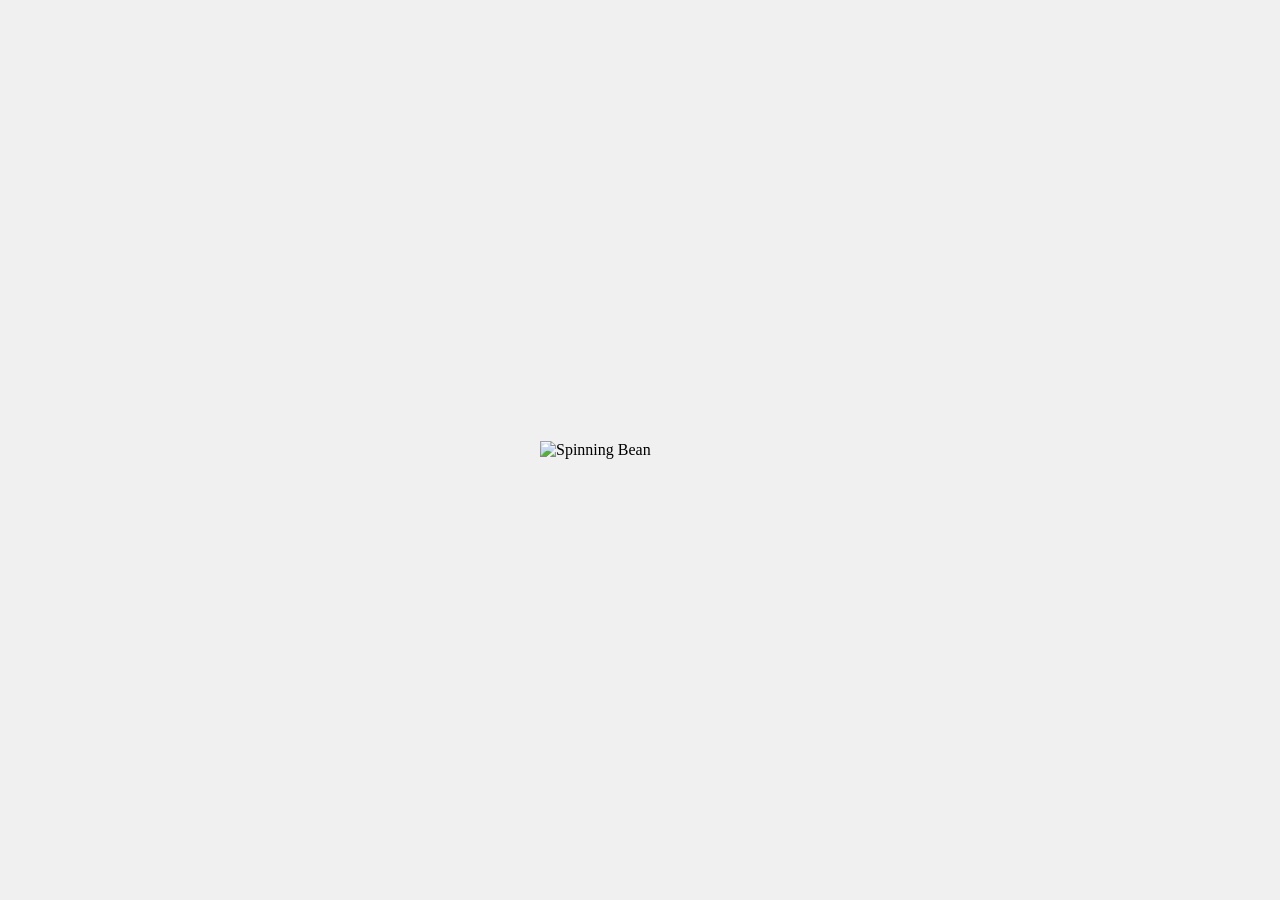
==== index.html @ 63d73e5a "Add initial HTML structure and spinning bean GIF" ====
<!DOCTYPE html>
<html lang="en">
<head>
    <meta charset="UTF-8">
    <meta name="viewport" content="width=device-width, initial-scale=1.0">
    <title>Bean Website</title>
    <style>
        body {
            display: flex;
            justify-content: center;
            align-items: center;
            height: 100vh;
            margin: 0;
            background-color: #f0f0f0;
        }
        .bean {
            width: 200px;
            animation: spin 2s linear infinite;
        }
        @keyframes spin {
            from { transform: rotate(0deg); }
            to { transform: rotate(360deg); }
        }
    </style>
</head>
<body>
    <img src="bean.gif" alt="Spinning Bean" class="bean">
</body>
</html>
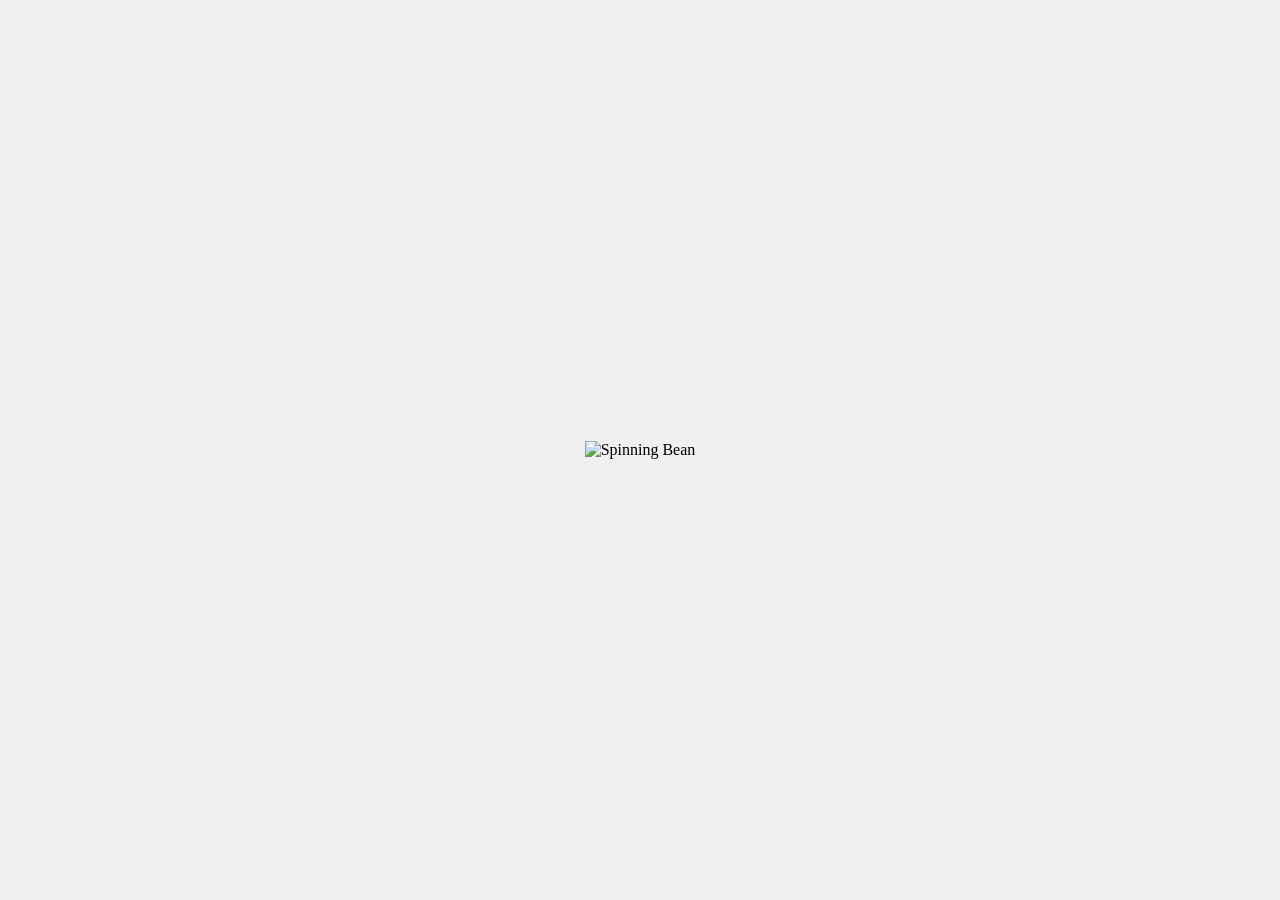
==== commit b18cade6: "Add initial index.html with spinning bean GIF" ====
--- a/index.html
+++ b/index.html
@@ -3,7 +3,7 @@
 <head>
     <meta charset="UTF-8">
     <meta name="viewport" content="width=device-width, initial-scale=1.0">
-    <title>Bean Website</title>
+    <title>Spinning Bean</title>
     <style>
         body {
             display: flex;
@@ -13,17 +13,20 @@
             margin: 0;
             background-color: #f0f0f0;
         }
-        .bean {
-            width: 200px;
+        img {
             animation: spin 2s linear infinite;
         }
         @keyframes spin {
-            from { transform: rotate(0deg); }
-            to { transform: rotate(360deg); }
+            from {
+                transform: rotate(0deg);
+            }
+            to {
+                transform: rotate(360deg);
+            }
         }
     </style>
 </head>
 <body>
-    <img src="bean.gif" alt="Spinning Bean" class="bean">
+    <img src="https://media.tenor.com/images/3b1e4b1e4b1e4b1e4b1e4b1e4b1e4b1e/tenor.gif" alt="Spinning Bean">
 </body>
 </html>
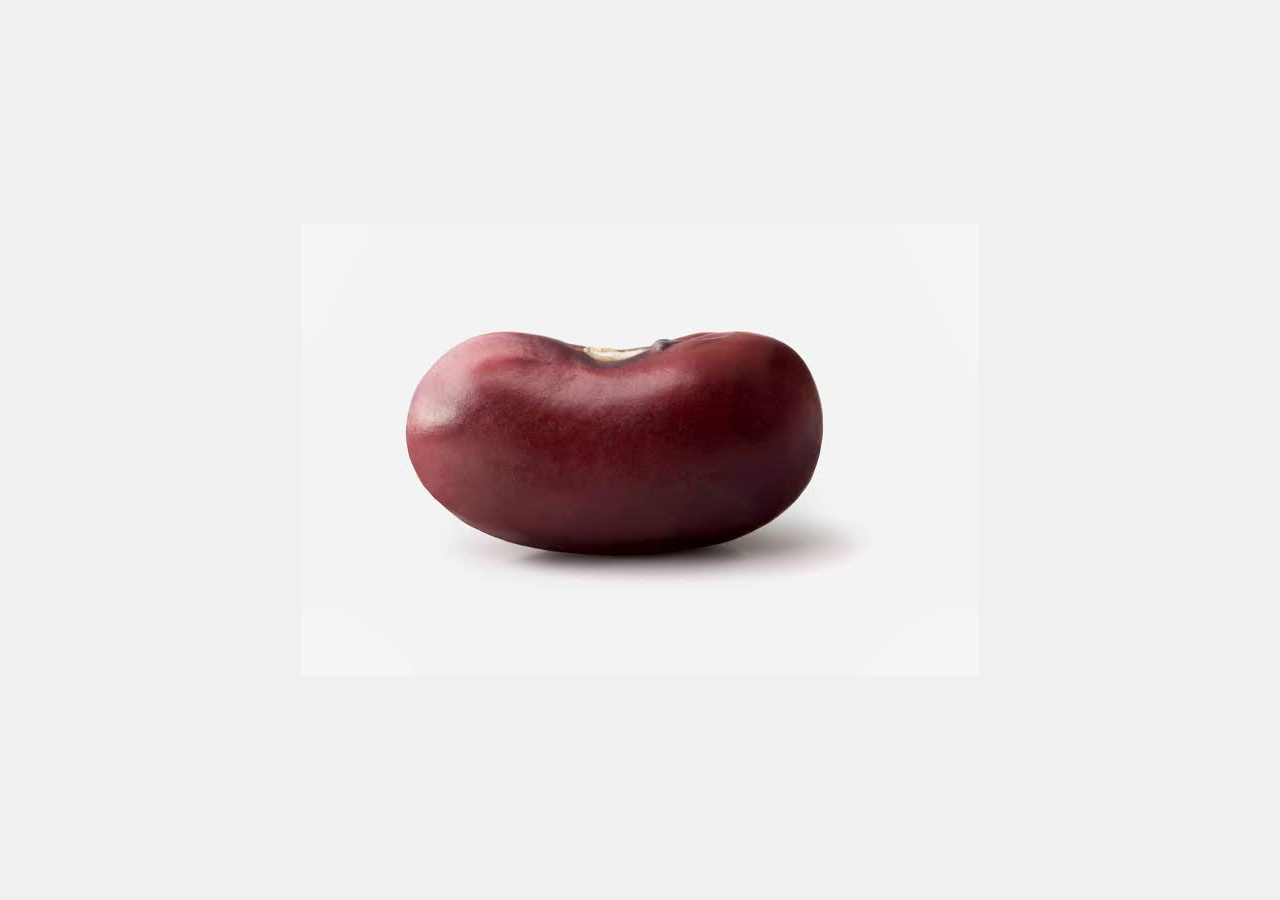
==== commit adf86eb6: "Update image source path in index.html" ====
--- a/index.html
+++ b/index.html
@@ -13,20 +13,16 @@
             margin: 0;
             background-color: #f0f0f0;
         }
-        img {
+        .bean {
             animation: spin 2s linear infinite;
         }
         @keyframes spin {
-            from {
-                transform: rotate(0deg);
-            }
-            to {
-                transform: rotate(360deg);
-            }
+            0% { transform: rotate(0deg); }
+            100% { transform: rotate(360deg); }
         }
     </style>
 </head>
 <body>
-    <img src="https://media.tenor.com/images/3b1e4b1e4b1e4b1e4b1e4b1e4b1e4b1e/tenor.gif" alt="Spinning Bean">
+    <img src="./bean.png" alt="Spinning Bean" class="bean">
 </body>
-</html>+</html>
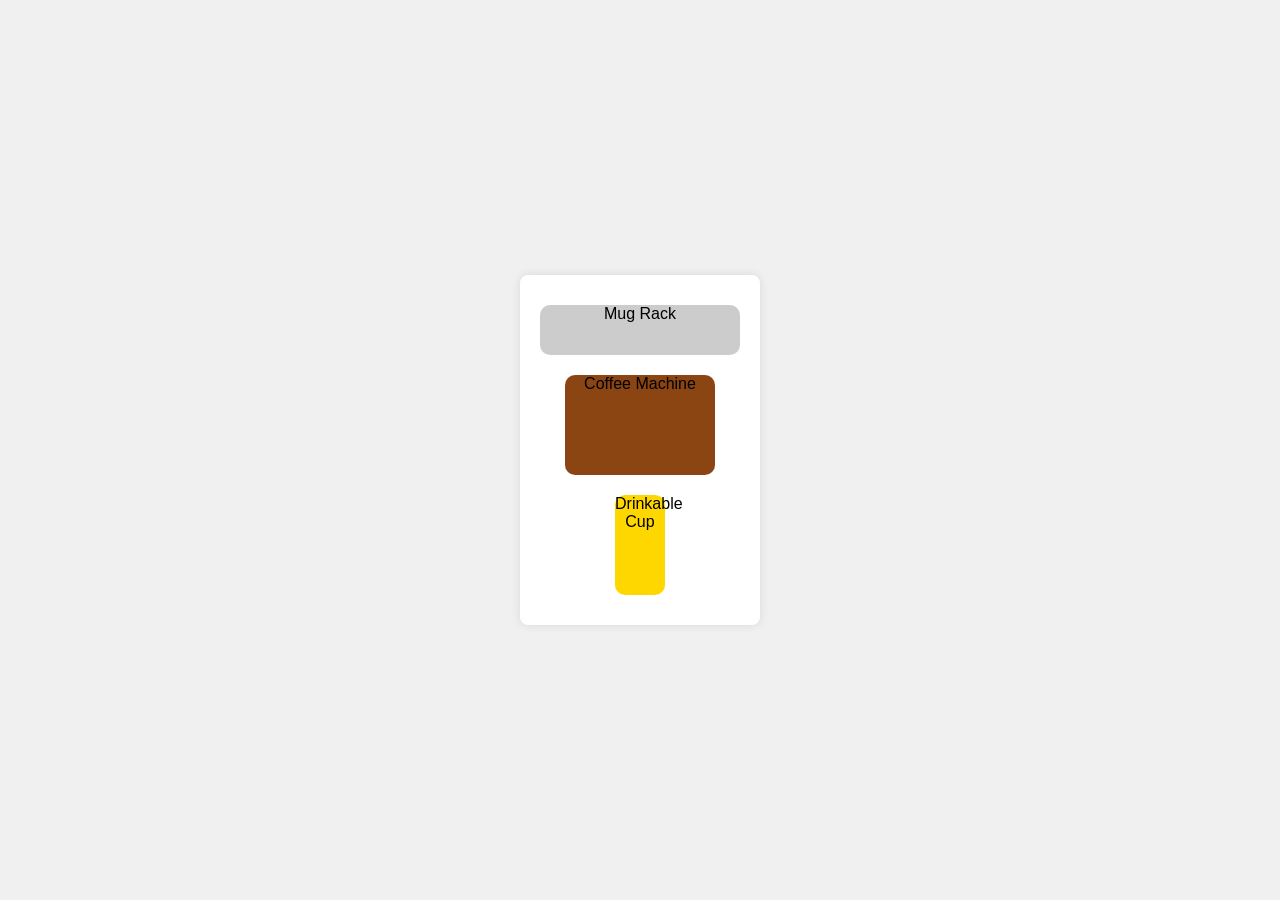
==== commit 9a6e2d34: "Add basic HTML structure for coffee station with CSS styling" ====
--- a/index.html
+++ b/index.html
@@ -1,28 +1,57 @@
 <!DOCTYPE html>
 <html lang="en">
 <head>
-    <meta charset="UTF-8">
-    <meta name="viewport" content="width=device-width, initial-scale=1.0">
-    <title>Spinning Bean</title>
-    <style>
-        body {
-            display: flex;
-            justify-content: center;
-            align-items: center;
-            height: 100vh;
-            margin: 0;
-            background-color: #f0f0f0;
-        }
-        .bean {
-            animation: spin 2s linear infinite;
-        }
-        @keyframes spin {
-            0% { transform: rotate(0deg); }
-            100% { transform: rotate(360deg); }
-        }
-    </style>
+  <meta charset="UTF-8">
+  <meta name="viewport" content="width=device-width, initial-scale=1.0">
+  <title>Coffee Station</title>
+  <style>
+    body {
+      font-family: Arial, sans-serif;
+      display: flex;
+      justify-content: center;
+      align-items: center;
+      height: 100vh;
+      margin: 0;
+      background-color: #f0f0f0;
+    }
+    .station {
+      display: flex;
+      flex-direction: column;
+      align-items: center;
+      background-color: #fff;
+      padding: 20px;
+      border-radius: 8px;
+      box-shadow: 0 0 10px rgba(0, 0, 0, 0.1);
+    }
+    .item {
+      margin: 10px 0;
+      text-align: center;
+    }
+    .mug-rack {
+      width: 200px;
+      height: 50px;
+      background-color: #ccc;
+      border-radius: 10px;
+    }
+    .coffee-machine {
+      width: 150px;
+      height: 100px;
+      background-color: #8B4513;
+      border-radius: 10px;
+    }
+    .drinkable-cup {
+      width: 50px;
+      height: 100px;
+      background-color: #FFD700;
+      border-radius: 10px;
+    }
+  </style>
 </head>
 <body>
-    <img src="./bean.png" alt="Spinning Bean" class="bean">
+  <div class="station">
+    <div class="item mug-rack">Mug Rack</div>
+    <div class="item coffee-machine">Coffee Machine</div>
+    <div class="item drinkable-cup">Drinkable Cup</div>
+  </div>
 </body>
-</html>
+</html>
